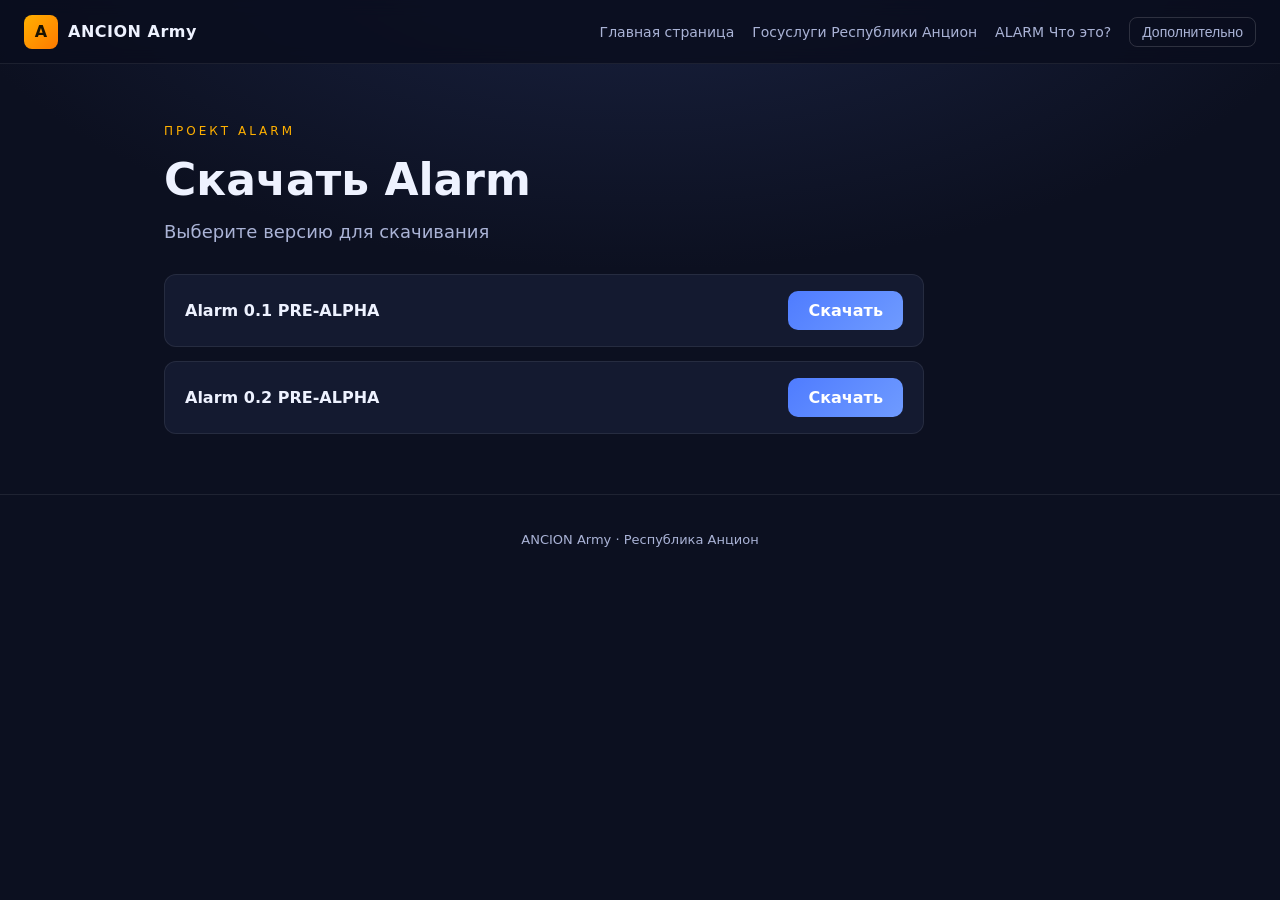
==== alarm-download.html @ ea7448b1 "Add Госуслуги, ALARM pages, download page and JoinArmy banner" ====
<!doctype html>
<html lang="ru">
<head>
  <meta charset="utf-8">
  <meta name="viewport" content="width=device-width, initial-scale=1">
  <title>Скачать Alarm — ANCION Army</title>
  <link rel="stylesheet" href="styles.css">
</head>
<body>
  <header class="site-header">
    <a class="brand" href="index.html" aria-label="ANCION Army home">
      <span class="brand-mark">A</span>
      <span class="brand-name">ANCION Army</span>
    </a>
    <nav class="nav" aria-label="Main navigation">
      <a href="index.html">Главная страница</a>
      <a href="gosuslugi.html">Госуслуги Республики Анцион</a>
      <a href="alarm.html">ALARM Что это?</a>
      <div class="nav-group">
        <button class="nav-toggle" aria-expanded="false" aria-controls="more-menu">Дополнительно</button>
        <div class="dropdown" id="more-menu" hidden>
          <span class="dropdown-label">Игры</span>
          <a href="games/sapper.html">Сапёр</a>
          <a href="games/minecraft.html">Minecraft</a>
          <a href="games/tetris.html">Тетрис</a>
          <a href="games/battleship.html">Battleship</a>
          <a href="stats.html">Статистика проекта</a>
          <a href="bank.html">AncionБанк</a>
          <a href="os.html">Ancion.OS</a>
          <a href="history.html">history</a>
        </div>
      </div>
    </nav>
  </header>

  <main class="page">
    <section class="content">
      <p class="eyebrow">Проект ALARM</p>
      <h1>Скачать Alarm</h1>
      <p class="lead">Выберите версию для скачивания</p>

      <ul class="download-list">
        <li>
          <span class="dl-name">Аlarm 0.1 PRE-ALPHA</span>
          <a class="primary-link" href="https://drive.google.com/drive/folders/1kJ-u2SDRSuHCGITOnz93pddHXLezVpk7" target="_blank" rel="noopener">Скачать</a>
        </li>
        <li>
          <span class="dl-name">Аlarm 0.2 PRE-ALPHA</span>
          <a class="primary-link" href="https://drive.google.com/file/d/1l8oirFYhUkW6ZV9j2akMNA6sEsaKOJ1v/view?usp=sharing" target="_blank" rel="noopener">Скачать</a>
        </li>
      </ul>
    </section>
  </main>

  <footer class="site-footer">
    <p>ANCION Army · Республика Анцион</p>
  </footer>

  <script src="main.js"></script>
</body>
</html>
---- styles.css ----
:root {
  --bg: #0c1020;
  --bg-soft: #141a30;
  --accent: #ffb000;
  --accent-2: #4f7cff;
  --text: #eef2ff;
  --muted: #aab3d6;
  --header-h: 64px;
}

* { box-sizing: border-box; }

body {
  margin: 0;
  font-family: "Segoe UI", system-ui, -apple-system, Roboto, sans-serif;
  background: radial-gradient(1200px 600px at 50% -10%, #1b2444 0%, var(--bg) 60%);
  color: var(--text);
  min-height: 100vh;
}

a { color: var(--accent-2); text-decoration: none; }
a:hover { text-decoration: underline; }

.site-header {
  position: sticky;
  top: 0;
  z-index: 10;
  height: var(--header-h);
  display: flex;
  align-items: center;
  justify-content: space-between;
  gap: 16px;
  padding: 0 24px;
  background: rgba(10, 14, 30, 0.85);
  backdrop-filter: blur(8px);
  border-bottom: 1px solid rgba(255, 255, 255, 0.08);
}

.brand {
  display: flex;
  align-items: center;
  gap: 10px;
  font-weight: 700;
  color: var(--text);
}
.brand:hover { text-decoration: none; }

.brand-mark {
  display: grid;
  place-items: center;
  width: 34px;
  height: 34px;
  border-radius: 8px;
  background: linear-gradient(135deg, var(--accent), #ff7a00);
  color: #1a1300;
  font-weight: 800;
}

.brand-name { letter-spacing: 0.5px; }

.nav {
  display: flex;
  align-items: center;
  gap: 18px;
}
.nav > a { color: var(--muted); font-size: 14px; }
.nav > a:hover { color: var(--text); text-decoration: none; }

.nav-group { position: relative; }
.nav-toggle {
  background: none;
  border: 1px solid rgba(255, 255, 255, 0.15);
  color: var(--muted);
  padding: 6px 12px;
  border-radius: 8px;
  cursor: pointer;
  font-size: 14px;
}
.nav-toggle:hover { color: var(--text); }

.dropdown {
  position: absolute;
  top: calc(100% + 8px);
  right: 0;
  min-width: 220px;
  background: var(--bg-soft);
  border: 1px solid rgba(255, 255, 255, 0.1);
  border-radius: 12px;
  padding: 10px;
  display: flex;
  flex-direction: column;
  gap: 4px;
  box-shadow: 0 20px 40px rgba(0, 0, 0, 0.4);
}
.dropdown[hidden] { display: none; }
.dropdown-label {
  font-size: 12px;
  text-transform: uppercase;
  letter-spacing: 1px;
  color: var(--muted);
  padding: 4px 8px;
}
.dropdown a {
  color: var(--text);
  padding: 8px 10px;
  border-radius: 8px;
  font-size: 14px;
}
.dropdown a:hover { background: rgba(255, 255, 255, 0.06); text-decoration: none; }

.page { max-width: 1000px; margin: 0 auto; padding: 0 24px; }

.hero {
  padding: 80px 0 60px;
  text-align: center;
}
.hero-inner { max-width: 720px; margin: 0 auto; }

.eyebrow {
  text-transform: uppercase;
  letter-spacing: 3px;
  font-size: 12px;
  color: var(--accent);
  margin: 0 0 16px;
}

.hero h1 {
  font-size: clamp(32px, 6vw, 56px);
  line-height: 1.1;
  margin: 0 0 20px;
  background: linear-gradient(180deg, #fff, #c8d2ff);
  -webkit-background-clip: text;
  background-clip: text;
  color: transparent;
}

.lead {
  font-size: clamp(18px, 3vw, 24px);
  color: var(--text);
  margin: 0 0 8px;
}
.sublead { color: var(--muted); margin: 0 0 32px; }

.cta {
  display: inline-block;
  background: linear-gradient(135deg, var(--accent), #ff7a00);
  color: #1a1300;
  font-weight: 700;
  padding: 14px 28px;
  border-radius: 12px;
  transition: transform 0.15s ease, box-shadow 0.15s ease;
}
.cta:hover { text-decoration: none; transform: translateY(-2px); box-shadow: 0 12px 30px rgba(255, 176, 0, 0.35); }

.hero-banner {
  margin-top: 36px;
  width: 100%;
  max-width: 640px;
  border-radius: 16px;
  border: 1px solid rgba(255, 255, 255, 0.1);
  box-shadow: 0 20px 50px rgba(0, 0, 0, 0.45);
}

.content { padding: 60px 0; max-width: 760px; }
.content h1 {
  font-size: clamp(28px, 5vw, 44px);
  margin: 0 0 16px;
}
.content .lead { font-size: 18px; color: var(--muted); margin: 0 0 32px; }

.info-card {
  background: var(--bg-soft);
  border: 1px solid rgba(255, 255, 255, 0.08);
  border-radius: 16px;
  padding: 24px;
  margin-top: 24px;
}
.info-card h2 { margin-top: 0; }
.info-card p { color: var(--muted); margin: 0 0 16px; }

.primary-link {
  display: inline-block;
  background: linear-gradient(135deg, var(--accent-2), #6f9bff);
  color: #fff;
  font-weight: 600;
  padding: 10px 20px;
  border-radius: 10px;
}
.primary-link:hover { text-decoration: none; filter: brightness(1.1); }

.download-list {
  list-style: none;
  padding: 0;
  margin: 0;
  display: flex;
  flex-direction: column;
  gap: 14px;
}
.download-list li {
  display: flex;
  align-items: center;
  justify-content: space-between;
  gap: 16px;
  background: var(--bg-soft);
  border: 1px solid rgba(255, 255, 255, 0.08);
  border-radius: 12px;
  padding: 16px 20px;
}
.dl-name { font-weight: 600; }

.chat-band { padding: 20px 0 60px; }
.chat-card {
  display: flex;
  align-items: center;
  gap: 16px;
  background: var(--bg-soft);
  border: 1px solid rgba(255, 255, 255, 0.08);
  border-radius: 16px;
  padding: 20px 24px;
}
.chat-icon { font-size: 28px; }
.chat-card strong { display: block; font-size: 16px; }
.chat-card p { margin: 4px 0 0; color: var(--muted); }

.site-footer {
  border-top: 1px solid rgba(255, 255, 255, 0.08);
  padding: 24px;
  text-align: center;
  color: var(--muted);
  font-size: 13px;
}

@media (max-width: 720px) {
  .nav { gap: 10px; }
  .nav > a { display: none; }
  .site-header { padding: 0 16px; }
  .page { padding: 0 16px; }
}
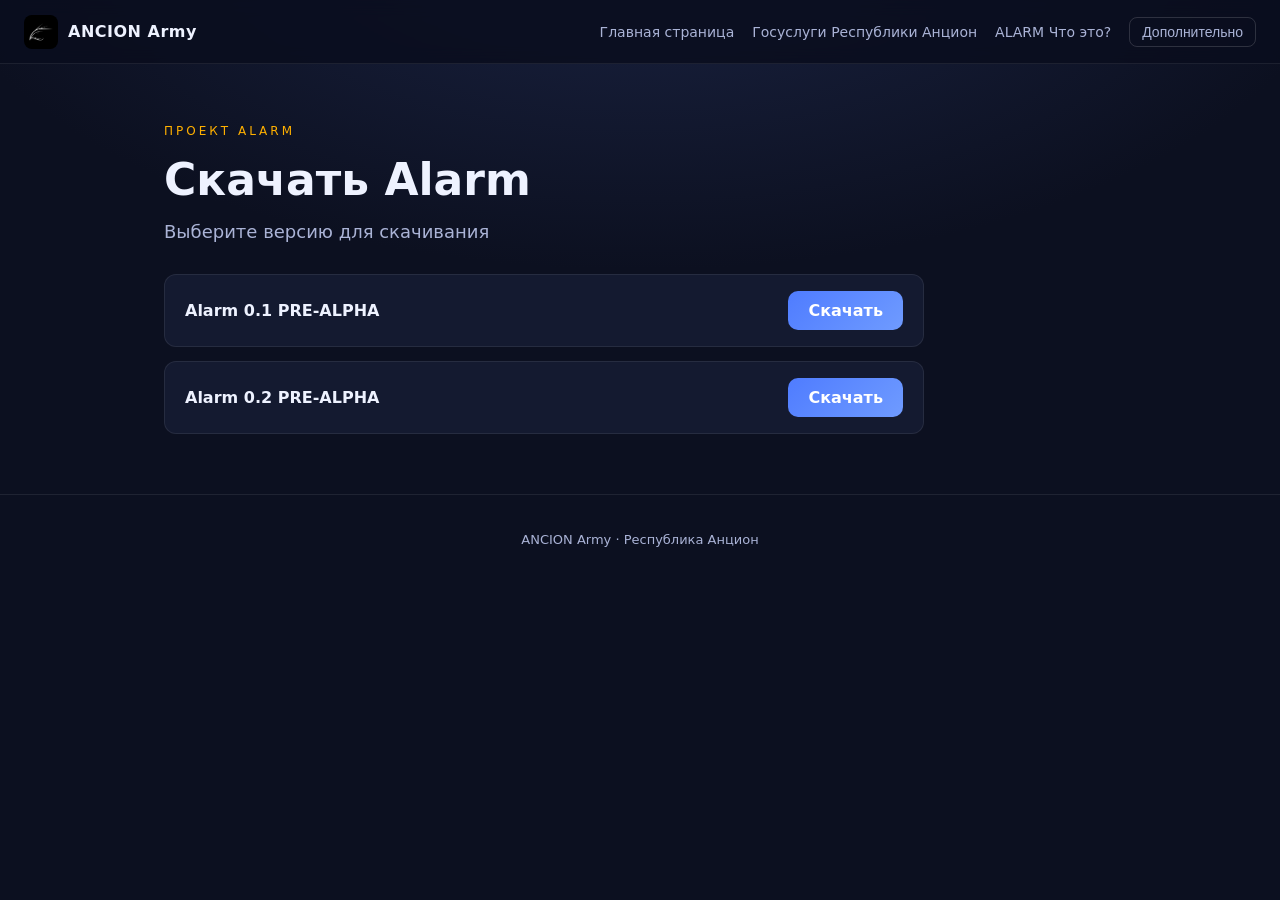
==== commit b5d787f4: "Use logo.jpg as site logo; remove game pages and Ancion.OS" ====
--- a/alarm-download.html
+++ b/alarm-download.html
@@ -9,7 +9,7 @@
 <body>
   <header class="site-header">
     <a class="brand" href="index.html" aria-label="ANCION Army home">
-      <span class="brand-mark">A</span>
+      <img src="logo.jpg" alt="ANCION Army" class="brand-logo">
       <span class="brand-name">ANCION Army</span>
     </a>
     <nav class="nav" aria-label="Main navigation">
@@ -19,14 +19,8 @@
       <div class="nav-group">
         <button class="nav-toggle" aria-expanded="false" aria-controls="more-menu">Дополнительно</button>
         <div class="dropdown" id="more-menu" hidden>
-          <span class="dropdown-label">Игры</span>
-          <a href="games/sapper.html">Сапёр</a>
-          <a href="games/minecraft.html">Minecraft</a>
-          <a href="games/tetris.html">Тетрис</a>
-          <a href="games/battleship.html">Battleship</a>
           <a href="stats.html">Статистика проекта</a>
           <a href="bank.html">AncionБанк</a>
-          <a href="os.html">Ancion.OS</a>
           <a href="history.html">history</a>
         </div>
       </div>
--- a/styles.css
+++ b/styles.css
@@ -45,15 +45,12 @@
 }
 .brand:hover { text-decoration: none; }
 
-.brand-mark {
-  display: grid;
-  place-items: center;
+.brand-logo {
   width: 34px;
   height: 34px;
   border-radius: 8px;
-  background: linear-gradient(135deg, var(--accent), #ff7a00);
-  color: #1a1300;
-  font-weight: 800;
+  object-fit: cover;
+  display: block;
 }
 
 .brand-name { letter-spacing: 0.5px; }
@@ -140,6 +137,7 @@
   margin: 0 0 8px;
 }
 .sublead { color: var(--muted); margin: 0 0 32px; }
+.sublead { font-size: 14px; }
 
 .cta {
   display: inline-block;
@@ -208,6 +206,90 @@
 }
 .dl-name { font-weight: 600; }
 
+.search-bar {
+  width: 100%;
+  max-width: 640px;
+  padding: 14px 18px;
+  border-radius: 12px;
+  border: 1px solid rgba(255, 255, 255, 0.15);
+  background: var(--bg-soft);
+  color: var(--text);
+  font-size: 15px;
+}
+.search-bar::placeholder { color: var(--muted); }
+.search-bar:focus { outline: none; border-color: var(--accent-2); }
+
+.service-grid {
+  display: grid;
+  grid-template-columns: repeat(auto-fit, minmax(240px, 1fr));
+  gap: 18px;
+  margin-top: 24px;
+}
+.service-card {
+  display: block;
+  background: var(--bg-soft);
+  border: 1px solid rgba(255, 255, 255, 0.08);
+  border-radius: 14px;
+  padding: 22px;
+  transition: transform 0.15s ease, border-color 0.15s ease;
+}
+.service-card:hover {
+  text-decoration: none;
+  transform: translateY(-3px);
+  border-color: var(--accent-2);
+}
+.service-card h3 { margin: 0 0 8px; color: var(--accent-2); }
+.service-card p { margin: 0 0 12px; color: var(--muted); font-size: 14px; }
+.service-card .more { color: var(--accent-2); font-size: 14px; }
+
+.alarm-layout {
+  display: grid;
+  grid-template-columns: 1fr 300px;
+  gap: 32px;
+  align-items: start;
+}
+@media (max-width: 820px) {
+  .alarm-layout { grid-template-columns: 1fr; }
+}
+
+.infobox {
+  background: var(--bg-soft);
+  border: 1px solid rgba(255, 255, 255, 0.1);
+  border-radius: 14px;
+  padding: 16px;
+  font-size: 14px;
+}
+.infobox .ib-title {
+  text-align: center;
+  font-size: 20px;
+  font-weight: 700;
+  margin-bottom: 12px;
+}
+.infobox img {
+  width: 100%;
+  border-radius: 8px;
+  display: block;
+}
+.infobox .ib-credit {
+  font-size: 12px;
+  color: var(--muted);
+  text-align: center;
+  margin: 8px 0 12px;
+}
+.infobox table { width: 100%; border-collapse: collapse; }
+.infobox td {
+  padding: 6px 8px;
+  border-bottom: 1px solid rgba(255, 255, 255, 0.08);
+  vertical-align: top;
+}
+.infobox td:first-child { color: var(--muted); white-space: nowrap; }
+
+.prose h2 { font-size: 26px; margin: 28px 0 12px; }
+.prose h3 { font-size: 20px; margin: 22px 0 10px; color: var(--accent); }
+.prose p { color: var(--muted); line-height: 1.6; margin: 0 0 14px; }
+.prose ul { color: var(--muted); line-height: 1.7; padding-left: 20px; }
+.prose a { color: var(--accent-2); }
+
 .chat-band { padding: 20px 0 60px; }
 .chat-card {
   display: flex;
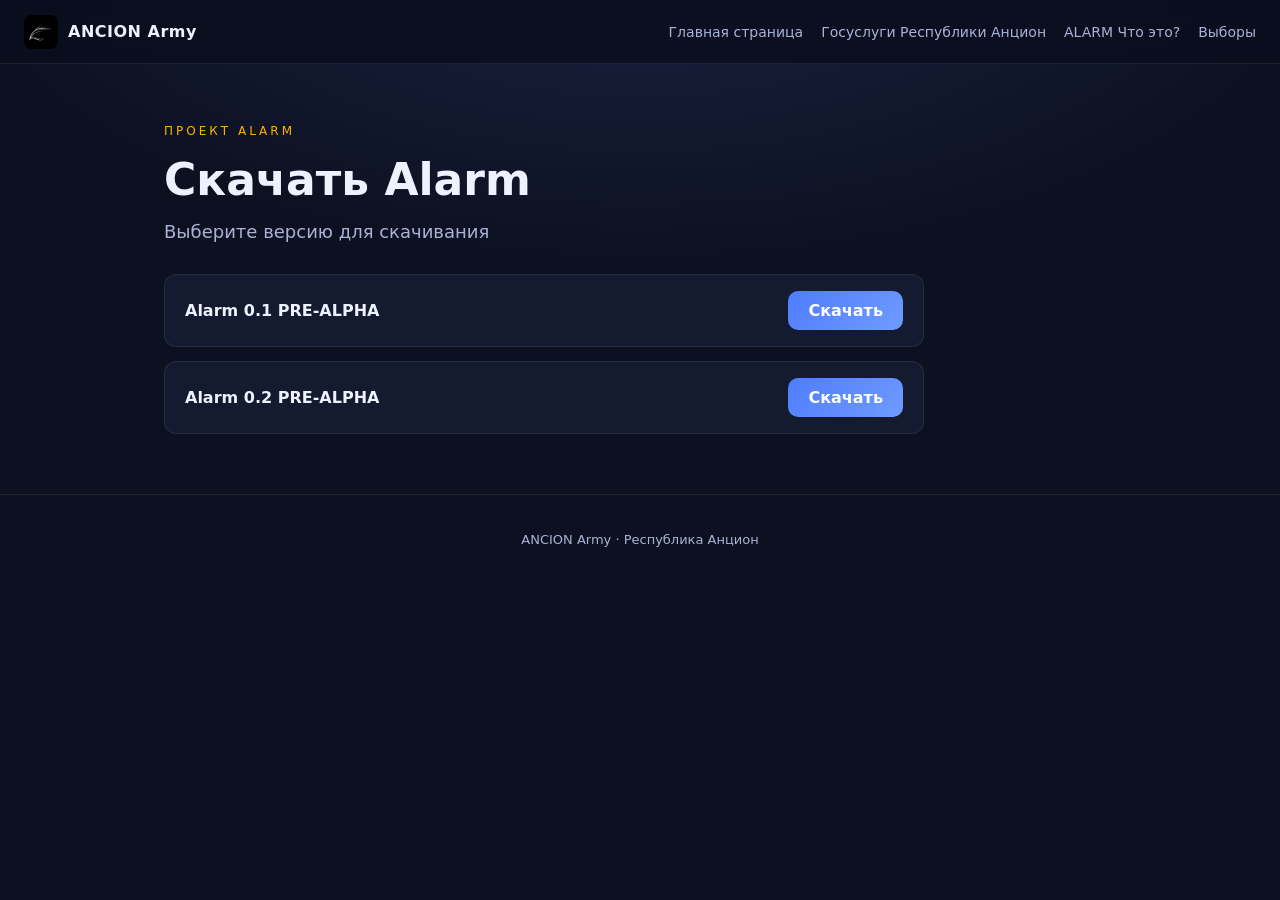
==== commit aa6b449d: "Enlarge candidate photos; remove stats/bank/history nav links, promote Elections to top nav" ====
--- a/alarm-download.html
+++ b/alarm-download.html
@@ -1,10 +1,10 @@
-<!doctype html>
+﻿<!doctype html>
 <html lang="ru">
 <head>
   <meta charset="utf-8">
   <meta name="viewport" content="width=device-width, initial-scale=1">
   <title>Скачать Alarm — ANCION Army</title>
-  <link rel="stylesheet" href="styles.css">
+  <link rel="stylesheet" href="styles.css?v=2">
 </head>
 <body>
   <header class="site-header">
@@ -16,14 +16,7 @@
       <a href="index.html">Главная страница</a>
       <a href="gosuslugi.html">Госуслуги Республики Анцион</a>
       <a href="alarm.html">ALARM Что это?</a>
-      <div class="nav-group">
-        <button class="nav-toggle" aria-expanded="false" aria-controls="more-menu">Дополнительно</button>
-        <div class="dropdown" id="more-menu" hidden>
-          <a href="stats.html">Статистика проекта</a>
-          <a href="bank.html">AncionБанк</a>
-          <a href="history.html">history</a>
-        </div>
-      </div>
+      <a href="vybory.html">Выборы</a>
     </nav>
   </header>
 
--- a/styles.css
+++ b/styles.css
@@ -304,6 +304,138 @@
 .chat-card strong { display: block; font-size: 16px; }
 .chat-card p { margin: 4px 0 0; color: var(--muted); }
 
+.election-banner {
+  display: flex;
+  align-items: center;
+  gap: 16px;
+  flex-wrap: wrap;
+  background: linear-gradient(135deg, rgba(255, 176, 0, 0.12), rgba(79, 124, 255, 0.12));
+  border: 1px solid rgba(255, 255, 255, 0.1);
+  border-radius: 14px;
+  padding: 18px 22px;
+  margin: 24px 0 8px;
+}
+.election-banner p { margin: 0; color: var(--text); }
+.election-badge {
+  background: linear-gradient(135deg, var(--accent), #ff7a00);
+  color: #1a1300;
+  font-weight: 700;
+  font-size: 13px;
+  padding: 6px 12px;
+  border-radius: 999px;
+  white-space: nowrap;
+}
+
+.candidate-card {
+  display: grid;
+  grid-template-columns: 420px 1fr;
+  gap: 28px;
+  align-items: start;
+  background: var(--bg-soft);
+  border: 1px solid rgba(255, 255, 255, 0.08);
+  border-radius: 18px;
+  padding: 28px;
+  margin-top: 28px;
+}
+.candidate-photo img {
+  width: 100%;
+  border-radius: 14px;
+  border: 1px solid rgba(255, 255, 255, 0.1);
+  display: block;
+  object-fit: cover;
+  aspect-ratio: 3 / 4;
+}
+.candidate-body h2 {
+  margin: 0 0 4px;
+  font-size: 30px;
+  background: linear-gradient(180deg, #fff, #c8d2ff);
+  -webkit-background-clip: text;
+  background-clip: text;
+  color: transparent;
+}
+.candidate-tag {
+  color: var(--accent);
+  font-weight: 600;
+  margin: 0 0 16px;
+  font-size: 15px;
+}
+.candidate-body p { color: var(--muted); line-height: 1.65; margin: 0 0 14px; }
+.candidate-body ul { color: var(--muted); line-height: 1.7; padding-left: 20px; margin: 0 0 14px; }
+.candidate-body strong { color: var(--text); }
+
+.election-cta { text-align: center; margin: 32px 0 8px; }
+
+.vote-section {
+  background: linear-gradient(135deg, rgba(79, 124, 255, 0.1), rgba(255, 176, 0, 0.08));
+  border: 1px solid rgba(255, 255, 255, 0.1);
+  border-radius: 18px;
+  padding: 32px 28px;
+  margin-top: 36px;
+  text-align: center;
+}
+.vote-section h2 {
+  font-size: clamp(24px, 4vw, 34px);
+  margin: 0 0 8px;
+  background: linear-gradient(180deg, #fff, #c8d2ff);
+  -webkit-background-clip: text;
+  background-clip: text;
+  color: transparent;
+}
+.vote-section .lead { color: var(--muted); margin: 0 0 24px; }
+
+.tg-login { margin-bottom: 24px; }
+.tg-hint { color: var(--muted); font-size: 14px; margin: 12px 0 0; }
+
+.vote-form { max-width: 520px; margin: 0 auto; text-align: left; }
+.party-choices {
+  border: 1px solid rgba(255, 255, 255, 0.12);
+  border-radius: 14px;
+  padding: 18px 20px;
+  margin: 0 0 22px;
+  display: flex;
+  flex-direction: column;
+  gap: 12px;
+}
+.party-choices legend { color: var(--accent); font-weight: 600; padding: 0 6px; }
+.party-option {
+  display: flex;
+  align-items: center;
+  gap: 10px;
+  color: var(--text);
+  font-size: 16px;
+  cursor: pointer;
+  padding: 8px 10px;
+  border-radius: 10px;
+  transition: background 0.15s ease;
+}
+.party-option:hover { background: rgba(255, 255, 255, 0.05); }
+.party-option input { accent-color: var(--accent); width: 18px; height: 18px; }
+.vote-form .cta { width: 100%; text-align: center; border: none; cursor: pointer; }
+.vote-form .cta:disabled { opacity: 0.5; cursor: not-allowed; filter: grayscale(0.4); }
+
+.election-promo {
+  text-align: center;
+  background: linear-gradient(135deg, rgba(255, 176, 0, 0.1), rgba(79, 124, 255, 0.12));
+  border: 1px solid rgba(255, 255, 255, 0.1);
+  border-radius: 18px;
+  padding: 36px 28px;
+  margin-top: 8px;
+}
+.election-promo h2 {
+  font-size: clamp(24px, 4vw, 38px);
+  margin: 0 0 14px;
+  background: linear-gradient(180deg, #fff, #c8d2ff);
+  -webkit-background-clip: text;
+  background-clip: text;
+  color: transparent;
+}
+.election-promo p { color: var(--muted); margin: 0 0 24px; }
+
+@media (max-width: 720px) {
+  .candidate-card { grid-template-columns: 1fr; }
+  .candidate-photo { max-width: 360px; }
+}
+
 .site-footer {
   border-top: 1px solid rgba(255, 255, 255, 0.08);
   padding: 24px;
@@ -313,8 +445,34 @@
 }
 
 @media (max-width: 720px) {
-  .nav { gap: 10px; }
-  .nav > a { display: none; }
-  .site-header { padding: 0 16px; }
+  .site-header {
+    flex-wrap: wrap;
+    height: auto;
+    padding: 10px 16px;
+    gap: 6px 12px;
+  }
+  .brand { flex: 1 1 auto; }
+  .nav {
+    flex: 1 1 100%;
+    flex-wrap: wrap;
+    gap: 8px 14px;
+    justify-content: flex-start;
+  }
+  .nav > a { display: inline; font-size: 13px; }
+  .nav-group { position: static; }
+  .nav-toggle { display: none; }
+  .dropdown {
+    position: static;
+    display: flex;
+    flex-direction: column;
+    min-width: 0;
+    box-shadow: none;
+    border: none;
+    background: transparent;
+    padding: 0;
+    margin-top: 2px;
+  }
+  .dropdown[hidden] { display: flex; }
+  .dropdown a { padding: 4px 0; }
   .page { padding: 0 16px; }
 }
